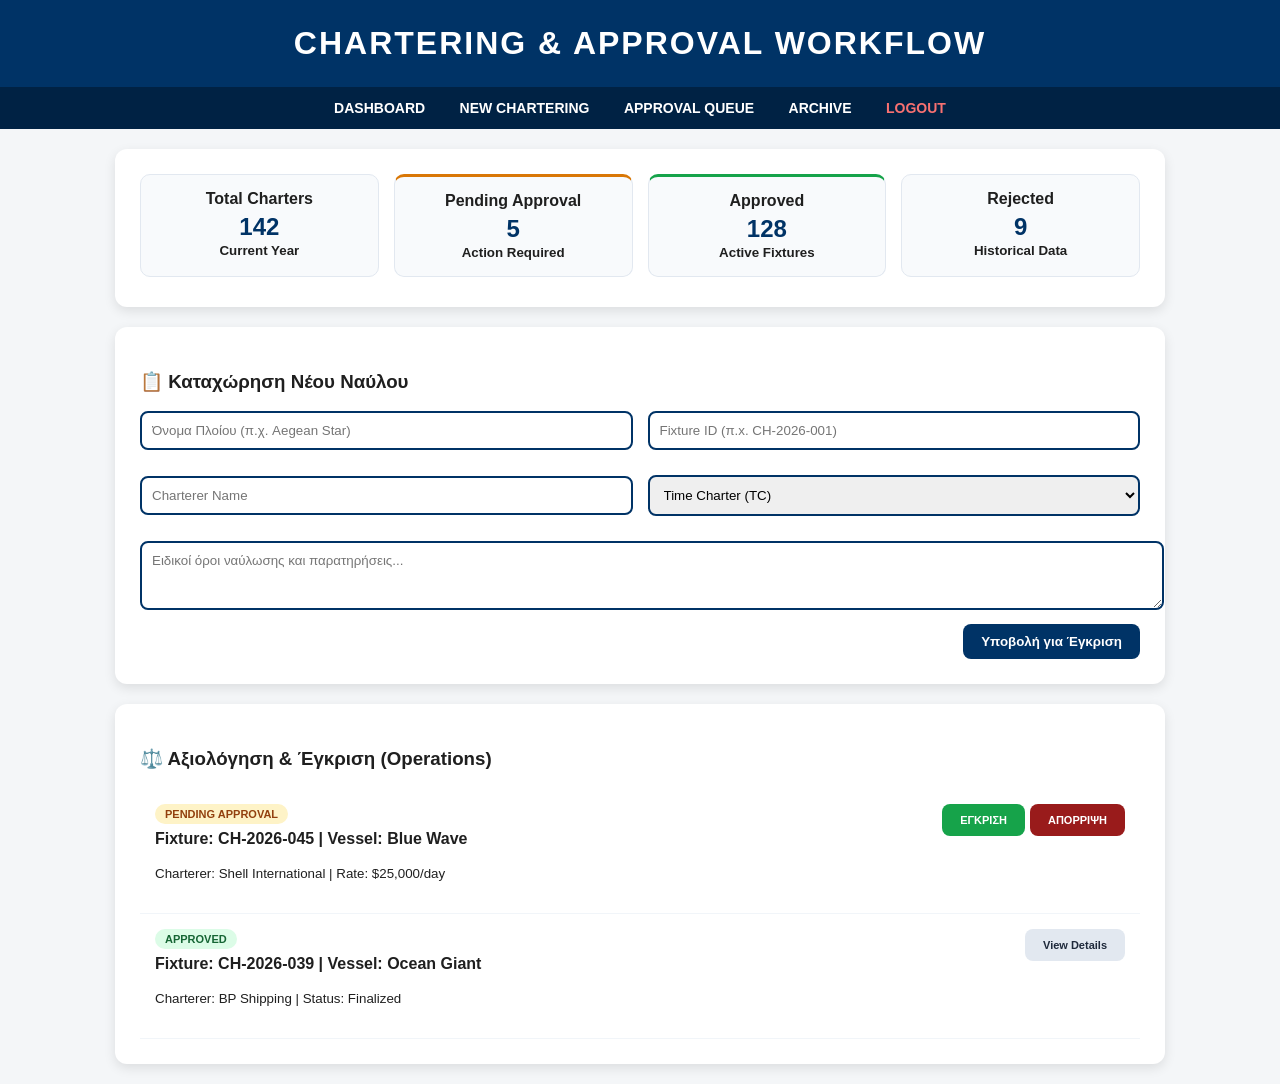
==== chartering.html @ d19e78a3 "Add files via upload" ====
<!DOCTYPE html>
<html lang="el">
<head>
<meta charset="UTF-8">
<title>Chartering & Approval Workflow - Fleet ERP</title>

<link rel="stylesheet" href="style.css">

<style>
/* Κρατάμε το στυλ του template σου */
.page-title { text-align: center; font-size: 26px; font-weight: bold; margin: 20px 0; color: #003366; }
.box { max-width: 1000px; margin: auto; background: white; padding: 25px; border-radius: 12px; box-shadow: 0 4px 12px rgba(0,0,0,0.1); margin-bottom: 20px; }
input, select, textarea { width: 100%; padding: 10px; border: 2px solid #003366; border-radius: 8px; outline: none; margin-bottom: 10px; font-family: inherit; }
button { background: #003366; color: white; border: none; padding: 10px 18px; border-radius: 8px; cursor: pointer; font-weight: bold; transition: 0.3s; }
button:hover { background: #0055a5; transform: translateY(-1px); }

.stats { display: grid; grid-template-columns: repeat(4, 1fr); gap: 15px; margin-bottom: 5px; }
.stat { background: #f8fafc; border: 1px solid #e2e8f0; padding: 15px; border-radius: 10px; text-align: center; }
.stat div { font-size: 24px; font-weight: bold; color: #003366; }

.item { padding: 15px; border-bottom: 1px solid #f1f5f9; display: flex; justify-content: space-between; align-items: flex-start; }
.item:hover { background-color: #f8fafc; }

header { background: #003366; color: white; padding: 25px; text-align: center; }
nav { background: #002244; padding: 12px; text-align: center; margin-bottom: 20px; }
nav a { color: white; margin: 0 15px; text-decoration: none; font-weight: bold; font-size: 14px; }
nav a:hover { color: #00d2ff; }

/* Status Tags για το Workflow */
.status-tag { font-size: 11px; padding: 4px 10px; border-radius: 20px; font-weight: bold; text-transform: uppercase; }
.pending { background: #fef3c7; color: #92400e; } /* Σε εκκρεμότητα */
.approved { background: #dcfce7; color: #166534; } /* Εγκρίθηκε */
.rejected { background: #fee2e2; color: #991b1b; } /* Απορρίφθηκε */

.notification { position: fixed; top: 20px; right: 20px; background: #059669; color: white; padding: 15px 20px; border-radius: 8px; display: none; z-index: 1000; box-shadow: 0 10px 15px rgba(0,0,0,0.1); }
.alert-banner { background: #003366; color: white; padding: 10px; text-align: center; font-weight: bold; display: none; margin-bottom: 20px; border-radius: 8px; }

.flex-row { display: flex; gap: 15px; align-items: center; margin-bottom: 15px; }
</style>
</head>

<body>

<header>
  <h1 style="margin:0; letter-spacing: 2px;">CHARTERING & APPROVAL WORKFLOW</h1>
</header>

<nav>
  <a href="#">DASHBOARD</a>
  <a href="#">NEW CHARTERING</a>
  <a href="#">APPROVAL QUEUE</a>
  <a href="#">ARCHIVE</a>
  <a href="#" style="color: #f87171;">LOGOUT</a>
</nav>

<div id="topBanner" class="alert-banner">🔔 Νέα ενημέρωση στο Chartering Workflow!</div>

<div id="notification" class="notification">✅ Η ενέργεια ολοκληρώθηκε με επιτυχία!</div>

<div class="box">
  <div class="stats">
    <div class="stat">Total Charters<div>142</div><small>Current Year</small></div>
    <div class="stat" style="border-top: 3px solid #d97706;">Pending Approval<div>5</div><small>Action Required</small></div>
    <div class="stat" style="border-top: 3px solid #16a34a;">Approved<div>128</div><small>Active Fixtures</small></div>
    <div class="stat">Rejected<div>9</div><small>Historical Data</small></div>
  </div>
</div>

<div class="box">
  <h3><span style="color: #003366;">📋</span> Καταχώρηση Νέου Ναύλου</h3>
  <div class="flex-row">
    <input type="text" id="vesselName" placeholder="Όνομα Πλοίου (π.χ. Aegean Star)" style="flex:1;">
    <input type="text" id="charterID" placeholder="Fixture ID (π.x. CH-2026-001)" style="flex:1;">
  </div>
  
  <div class="flex-row">
    <input type="text" placeholder="Charterer Name" style="flex:1;">
    <select style="flex:1;">
      <option>Time Charter (TC)</option>
      <option>Voyage Charter (VC)</option>
      <option>Bareboat</option>
    </select>
  </div>

  <textarea placeholder="Ειδικοί όροι ναύλωσης και παρατηρήσεις..." rows="3"></textarea>
  
  <div style="text-align: right;">
    <button onclick="handleCharterSubmit()">Υποβολή για Έγκριση</button>
  </div>
</div>

<div class="box">
  <h3><span style="color: #003366;">⚖️</span> Αξιολόγηση & Έγκριση (Operations)</h3>
  <div id="approvalStream">
    <div class="item">
      <div style="flex: 1;">
        <div style="margin-bottom: 8px;">
          <span class="status-tag pending">Pending Approval</span>
        </div>
        <strong>Fixture: CH-2026-045 | Vessel: Blue Wave</strong>
        <p><small>Charterer: Shell International | Rate: $25,000/day</small></p>
      </div>
      <div style="display: flex; gap: 5px;">
        <button onclick="processAction('Approved')" style="background: #16a34a; font-size: 11px;">ΕΓΚΡΙΣΗ</button>
        <button onclick="processAction('Rejected')" style="background: #991b1b; font-size: 11px;">ΑΠΟΡΡΙΨΗ</button>
      </div>
    </div>

    <div class="item">
      <div style="flex: 1;">
        <div style="margin-bottom: 8px;">
          <span class="status-tag approved">Approved</span>
        </div>
        <strong>Fixture: CH-2026-039 | Vessel: Ocean Giant</strong>
        <p><small>Charterer: BP Shipping | Status: Finalized</small></p>
      </div>
      <div style="text-align: right;">
        <button style="background: #e2e8f0; color: #1e293b; font-size: 11px;">View Details</button>
      </div>
    </div>
  </div>
</div>

<script>
// 4.1: Προσομοίωση ελέγχου διπλοεγγραφής
const existingCharters = ["CH-2026-045", "CH-2026-039"];

function handleCharterSubmit() {
    const vessel = document.getElementById("vesselName").value;
    const id = document.getElementById("charterID").value;

    if(vessel === "" || id === "") {
        alert("Παρακαλώ συμπληρώστε τα υποχρεωτικά πεδία.");
        return;
    }

    // Εναλλακτική ροή 4.1
    if(existingCharters.includes(id)) {
        alert("ΣΦΑΛΜΑ: Ο ναύλος με ID " + id + " είναι ήδη καταχωρημένος στο σύστημα!");
        return;
    }

    // Βήμα 3.4: Επιτυχία & Banner
    document.getElementById("notification").style.display = "block";
    document.getElementById("topBanner").style.display = "block";
    
    // Προσθήκη στην ουρά (demo)
    existingCharters.push(id);
    
    setTimeout(() => { 
        document.getElementById("notification").style.display = "none"; 
    }, 3000);
}

function processAction(status) {
    alert("Η αξιολόγηση ολοκληρώθηκε: " + status);
    document.getElementById("notification").style.display = "block";
    document.getElementById("topBanner").style.display = "block";
    
    setTimeout(() => { 
        document.getElementById("notification").style.display = "none"; 
    }, 3000);
}
</script>

</body>
</html>
---- style.css ----
body {
  margin: 0;
  font-family: Arial, sans-serif;
  background: #f4f6f8;
  color: #1f1f1f;
}

.layout {
  display: flex;
  height: 100vh;
}

.sidebar {
  width: 220px;
  background: #003366;
  color: white;
  padding: 20px;
  display: flex;
  flex-direction: column;
}

.sidebar h2 {
  margin-bottom: 20px;
}

.sidebar a {
  color: white;
  text-decoration: none;
  padding: 10px;
  border-radius: 6px;
  margin-bottom: 8px;
  transition: 0.2s;
}

.sidebar a:hover {
  background: #0055a5;
}

.main {
  flex: 1;
  display: flex;
  flex-direction: column;
}

header {
  background: white;
  padding: 15px;
  font-weight: bold;
  box-shadow: 0 2px 10px rgba(0,0,0,0.08);
}

.container {
  padding: 20px;
}

.card {
  background: white;
  padding: 20px;
  border-radius: 12px;
  box-shadow: 0 4px 12px rgba(0,0,0,0.08);
  margin-bottom: 20px;
}

input, select, textarea {
  font-family: Arial, sans-serif;
  border: 2px solid #003366;
  border-radius: 8px;
  outline: none;
}

input {
  width: 100%;
  padding: 10px;
}

textarea {
  width: 100%;
  padding: 10px;
}

input:focus, textarea:focus, select:focus {
  border-color: #001f4d;
  box-shadow: 0 0 0 3px rgba(0, 51, 102, 0.25);
}

button {
  background: #003366;
  color: white;
  border: none;
  padding: 10px 15px;
  border-radius: 8px;
  cursor: pointer;
  font-weight: bold;
  transition: 0.2s;
}

button:hover {
  background: #0055a5;
}

.big-textarea {
  height: 180px;
  resize: vertical;
}

.item {
  padding: 10px;
  border-bottom: 1px solid #eee;
}

.item:hover {
  background: #f4f8ff;
}

.notification {
  position: fixed;
  top: 20px;
  right: 20px;
  background: #003366;
  color: white;
  padding: 12px 16px;
  border-radius: 8px;
  display: none;
  box-shadow: 0 4px 10px rgba(0,0,0,0.2);
}

.alert-box {
  max-width: 900px;
  margin: 0 auto 15px auto;
  padding: 15px;
  background: #c40000;
  color: white;
  font-weight: bold;
  border-radius: 10px;
  text-align: center;
  display: none;
  animation: flash 1s infinite;
}

@keyframes flash {
  0% { opacity: 1; }
  50% { opacity: 0.4; }
  100% { opacity: 1; }
}

.stats {
  display: grid;
  grid-template-columns: repeat(4, 1fr);
  gap: 10px;
  margin-bottom: 15px;
}

.stat {
  background: #f4f6f8;
  padding: 12px;
  border-radius: 10px;
  text-align: center;
  font-weight: bold;
}

.high { color: red; }
.medium { color: orange; }
.low { color: green; }

@media (max-width: 900px) {
  .stats {
    grid-template-columns: repeat(2, 1fr);
  }
}

@media (max-width: 600px) {
  .stats {
    grid-template-columns: 1fr;
  }

  .sidebar {
    display: none;
  }
}

.stats {
  display: grid;
  grid-template-columns: repeat(4, 1fr);
  gap: 10px;
  margin-bottom: 15px;
}

.stat {
  background: #f4f6f8;
  padding: 12px;
  border-radius: 10px;
  text-align: center;
  font-weight: bold;
}

.stat div {
  font-size: 22px;
  margin-top: 5px;
}

.high {
  color: red;
}

.medium {
  color: orange;
}

.low {
  color: green;
}

.item {
  padding: 10px;
  border-bottom: 1px solid #eee;
}

.item:hover {
  background: #f4f8ff;
}

/* Home page*/
.centered-header {
    text-align: center;
    padding: 30px 0;
    border-bottom: 3px solid #003366;
    margin-bottom: 40px;
}

.main-title {
    color: #003366;
    font-size: 2.2em;
    margin: 0;
}

.sub-title {
    color: #666;
    font-size: 1.1em;
    margin-top: 5px;
    display: block;
}

.intro-section {
    text-align: center;
    margin-bottom: 40px;
}

.main-logo-container {
    margin: 40px auto;
    max-width: 800px;
}

.main-logo-container img {
    width: 100%;
    height: auto;
    border-radius: 8px;
    box-shadow: 0 4px 12px rgba(0,0,0,0.1);
}

.fleet-main-title {
    color: #003366;
    text-align: center;
    margin-bottom: 15px;
    font-size: 1.5em;
    font-weight: bold;
    letter-spacing: 1px;
}

.fleet-container {
    background: white;
    padding: 20px;
    border-radius: 12px;
    border: 1px solid #ddd;
    box-shadow: 0 4px 12px rgba(0,0,0,0.08);
    margin-bottom: 40px;
}

.fleet-gallery {
    display: grid;
    grid-template-columns: repeat(3, 1fr);
    gap: 15px;
}

.fleet-gallery img {
    width: 100%;
    height: 200px;
    object-fit: cover;
    border-radius: 6px;
}

.erp-footer {
    text-align: center;
    padding: 40px;
    color: #999;
    font-size: 0.8em;
}

.active-link {
    background: #0055a5 !important;
}

.logout-btn {
    background-color: #c40000 !important;
    text-align: center;
}

/* Login */

.login-body {
    display: flex;
    justify-content: center;
    align-items: center;
    height: 100vh;
    margin: 0;
    background: #f4f6f8;
    font-family: Arial, sans-serif;
}

.login-container {
    width: 400px; 
    background: white;
    padding: 40px 30px;
    border-radius: 12px;
    box-shadow: 0 10px 25px rgba(0,0,0,0.1);
    border-top: 6px solid #003366;
    box-sizing: border-box;
}

.login-logo-text {
    color: #003366;
    text-align: center;
    margin: 0 0 5px 0;
    font-size: 24px;
}

.login-subtext {
    text-align: center;
    color: #888;
    font-size: 0.9em;
    margin-bottom: 30px;
    text-transform: uppercase;
    letter-spacing: 1px;
}

.form-group {
    margin-bottom: 20px;
}

.form-group label {
    display: block;
    margin-bottom: 8px;
    font-weight: bold;
    color: #333;
}

.form-group input {
    width: 100%;
    padding: 12px;
    border: 1px solid #ccc;
    border-radius: 6px;
    box-sizing: border-box;
    font-size: 14px;
}

.form-group input:focus {
    border-color: #003366;
    outline: none;
    box-shadow: 0 0 5px rgba(0,51,102,0.2);
}

.login-submit-btn {
    width: 100%;
    padding: 14px;
    background: #003366;
    color: white;
    border: none;
    border-radius: 6px;
    font-size: 16px;
    font-weight: bold;
    cursor: pointer;
    transition: background 0.3s ease;
    margin-top: 10px;
}

.login-submit-btn:hover {
    background: #0055a5;
}
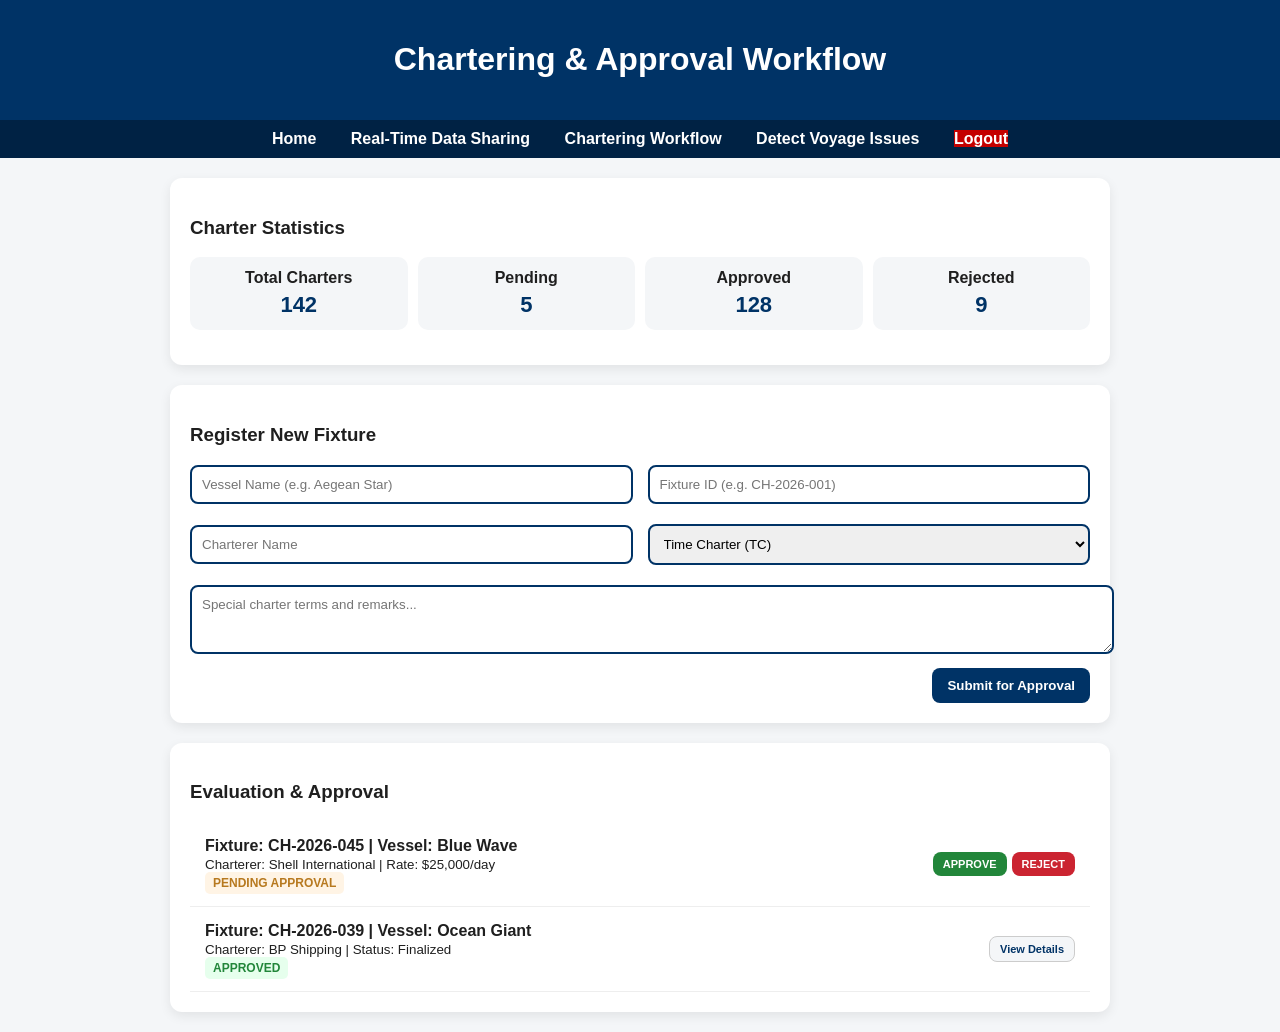
==== commit dd82e2a0: "Update chartering.html" ====
--- a/chartering.html
+++ b/chartering.html
@@ -1,5 +1,5 @@
 <!DOCTYPE html>
-<html lang="el">
+<html lang="en">
 <head>
 <meta charset="UTF-8">
 <title>Chartering & Approval Workflow - Fleet ERP</title>
@@ -7,70 +7,138 @@
 <link rel="stylesheet" href="style.css">
 
 <style>
-/* Κρατάμε το στυλ του template σου */
-.page-title { text-align: center; font-size: 26px; font-weight: bold; margin: 20px 0; color: #003366; }
-.box { max-width: 1000px; margin: auto; background: white; padding: 25px; border-radius: 12px; box-shadow: 0 4px 12px rgba(0,0,0,0.1); margin-bottom: 20px; }
-input, select, textarea { width: 100%; padding: 10px; border: 2px solid #003366; border-radius: 8px; outline: none; margin-bottom: 10px; font-family: inherit; }
-button { background: #003366; color: white; border: none; padding: 10px 18px; border-radius: 8px; cursor: pointer; font-weight: bold; transition: 0.3s; }
-button:hover { background: #0055a5; transform: translateY(-1px); }
-
-.stats { display: grid; grid-template-columns: repeat(4, 1fr); gap: 15px; margin-bottom: 5px; }
-.stat { background: #f8fafc; border: 1px solid #e2e8f0; padding: 15px; border-radius: 10px; text-align: center; }
-.stat div { font-size: 24px; font-weight: bold; color: #003366; }
-
-.item { padding: 15px; border-bottom: 1px solid #f1f5f9; display: flex; justify-content: space-between; align-items: flex-start; }
-.item:hover { background-color: #f8fafc; }
-
-header { background: #003366; color: white; padding: 25px; text-align: center; }
-nav { background: #002244; padding: 12px; text-align: center; margin-bottom: 20px; }
-nav a { color: white; margin: 0 15px; text-decoration: none; font-weight: bold; font-size: 14px; }
-nav a:hover { color: #00d2ff; }
-
-/* Status Tags για το Workflow */
-.status-tag { font-size: 11px; padding: 4px 10px; border-radius: 20px; font-weight: bold; text-transform: uppercase; }
-.pending { background: #fef3c7; color: #92400e; } /* Σε εκκρεμότητα */
-.approved { background: #dcfce7; color: #166534; } /* Εγκρίθηκε */
-.rejected { background: #fee2e2; color: #991b1b; } /* Απορρίφθηκε */
-
-.notification { position: fixed; top: 20px; right: 20px; background: #059669; color: white; padding: 15px 20px; border-radius: 8px; display: none; z-index: 1000; box-shadow: 0 10px 15px rgba(0,0,0,0.1); }
-.alert-banner { background: #003366; color: white; padding: 10px; text-align: center; font-weight: bold; display: none; margin-bottom: 20px; border-radius: 8px; }
-
-.flex-row { display: flex; gap: 15px; align-items: center; margin-bottom: 15px; }
+/* Ίδια μορφοποίηση με το Vessel Tracking */
+.page-title {
+  text-align: center;
+  font-size: 26px;
+  font-weight: bold;
+  margin: 20px 0;
+  color: #003366;
+}
+
+.box {
+  max-width: 900px;
+  margin: auto;
+  background: white;
+  padding: 20px;
+  border-radius: 12px;
+  box-shadow: 0 4px 12px rgba(0,0,0,0.08);
+  margin-bottom: 20px;
+}
+
+input, select, textarea {
+  width: 100%;
+  padding: 10px;
+  border: 2px solid #003366;
+  border-radius: 8px;
+  outline: none;
+  margin-bottom: 10px;
+  font-family: inherit;
+}
+
+button {
+  background: #003366;
+  color: white;
+  border: none;
+  padding: 10px 15px;
+  border-radius: 8px;
+  cursor: pointer;
+  font-weight: bold;
+  transition: 0.3s;
+}
+
+button:hover {
+  background: #0055a5;
+}
+
+.item {
+  padding: 15px;
+  border-bottom: 1px solid #eee;
+  display: flex;
+  justify-content: space-between;
+  align-items: center;
+}
+
+.notification {
+  position: fixed;
+  top: 20px;
+  right: 20px;
+  background: #003366;
+  color: white;
+  padding: 12px 16px;
+  border-radius: 8px;
+  display: none;
+  z-index: 1000;
+}
+
+.stats {
+  display: grid;
+  grid-template-columns: repeat(4, 1fr);
+  gap: 10px;
+  margin-bottom: 15px;
+}
+
+.stat {
+  background: #f4f6f8;
+  padding: 12px;
+  border-radius: 10px;
+  text-align: center;
+  font-weight: bold;
+}
+
+.stat div {
+  font-size: 22px;
+  margin-top: 5px;
+  color: #003366;
+}
+
+header { background: #003366; color: white; padding: 20px; text-align: center; margin-bottom: 0; }
+nav { background: #002244; padding: 10px; text-align: center; margin-bottom: 20px; }
+nav a { color: white; margin: 0 15px; text-decoration: none; font-weight: bold; }
+nav a:hover { text-decoration: underline; }
+
+/* Workflow Status Tags */
+.status-tag { font-size: 12px; padding: 4px 8px; border-radius: 5px; font-weight: bold; text-transform: uppercase; }
+.pending { background: #fff4e5; color: #b7791f; }
+.approved { background: #e6ffed; color: #22863a; }
+.rejected { background: #ffeef0; color: #cb2431; }
+
+.flex-row { display: flex; gap: 15px; align-items: center; margin-bottom: 10px; }
+
 </style>
 </head>
 
 <body>
 
 <header>
-  <h1 style="margin:0; letter-spacing: 2px;">CHARTERING & APPROVAL WORKFLOW</h1>
+  <h1>Chartering & Approval Workflow</h1>
 </header>
 
 <nav>
-  <a href="#">DASHBOARD</a>
-  <a href="#">NEW CHARTERING</a>
-  <a href="#">APPROVAL QUEUE</a>
-  <a href="#">ARCHIVE</a>
-  <a href="#" style="color: #f87171;">LOGOUT</a>
+  <a href="index.html">Home</a>
+  <a href="realtime.html">Real-Time Data Sharing</a>
+  <a href="chartering.html">Chartering Workflow</a>
+  <a href="detect_voyage_issues.html">Detect Voyage Issues</a>
+  <a href="login.html" class="logout-btn">Logout</a>
 </nav>
 
-<div id="topBanner" class="alert-banner">🔔 Νέα ενημέρωση στο Chartering Workflow!</div>
-
-<div id="notification" class="notification">✅ Η ενέργεια ολοκληρώθηκε με επιτυχία!</div>
+<div id="notification" class="notification"></div>
 
 <div class="box">
+  <h3>Charter Statistics</h3>
   <div class="stats">
-    <div class="stat">Total Charters<div>142</div><small>Current Year</small></div>
-    <div class="stat" style="border-top: 3px solid #d97706;">Pending Approval<div>5</div><small>Action Required</small></div>
-    <div class="stat" style="border-top: 3px solid #16a34a;">Approved<div>128</div><small>Active Fixtures</small></div>
-    <div class="stat">Rejected<div>9</div><small>Historical Data</small></div>
+    <div class="stat">Total Charters<div>142</div></div>
+    <div class="stat">Pending<div>5</div></div>
+    <div class="stat">Approved<div>128</div></div>
+    <div class="stat">Rejected<div>9</div></div>
   </div>
 </div>
 
 <div class="box">
-  <h3><span style="color: #003366;">📋</span> Καταχώρηση Νέου Ναύλου</h3>
+  <h3>Register New Fixture</h3>
   <div class="flex-row">
-    <input type="text" id="vesselName" placeholder="Όνομα Πλοίου (π.χ. Aegean Star)" style="flex:1;">
-    <input type="text" id="charterID" placeholder="Fixture ID (π.x. CH-2026-001)" style="flex:1;">
+    <input type="text" id="vesselName" placeholder="Vessel Name (e.g. Aegean Star)">
+    <input type="text" id="charterID" placeholder="Fixture ID (e.g. CH-2026-001)">
   </div>
   
   <div class="flex-row">
@@ -82,47 +150,40 @@
     </select>
   </div>
 
-  <textarea placeholder="Ειδικοί όροι ναύλωσης και παρατηρήσεις..." rows="3"></textarea>
+  <textarea placeholder="Special charter terms and remarks..." rows="3"></textarea>
   
   <div style="text-align: right;">
-    <button onclick="handleCharterSubmit()">Υποβολή για Έγκριση</button>
+    <button onclick="handleCharterSubmit()">Submit for Approval</button>
   </div>
 </div>
 
 <div class="box">
-  <h3><span style="color: #003366;">⚖️</span> Αξιολόγηση & Έγκριση (Operations)</h3>
+  <h3>Evaluation & Approval</h3>
   <div id="approvalStream">
     <div class="item">
-      <div style="flex: 1;">
-        <div style="margin-bottom: 8px;">
-          <span class="status-tag pending">Pending Approval</span>
-        </div>
-        <strong>Fixture: CH-2026-045 | Vessel: Blue Wave</strong>
-        <p><small>Charterer: Shell International | Rate: $25,000/day</small></p>
+      <div>
+        <strong>Fixture: CH-2026-045 | Vessel: Blue Wave</strong><br>
+        <small>Charterer: Shell International | Rate: $25,000/day</small><br>
+        <span class="status-tag pending">Pending Approval</span>
       </div>
       <div style="display: flex; gap: 5px;">
-        <button onclick="processAction('Approved')" style="background: #16a34a; font-size: 11px;">ΕΓΚΡΙΣΗ</button>
-        <button onclick="processAction('Rejected')" style="background: #991b1b; font-size: 11px;">ΑΠΟΡΡΙΨΗ</button>
+        <button onclick="processAction('Approved')" style="background: #22863a; padding: 6px 10px; font-size: 11px;">APPROVE</button>
+        <button onclick="processAction('Rejected')" style="background: #cb2431; padding: 6px 10px; font-size: 11px;">REJECT</button>
       </div>
     </div>
 
     <div class="item">
-      <div style="flex: 1;">
-        <div style="margin-bottom: 8px;">
-          <span class="status-tag approved">Approved</span>
-        </div>
-        <strong>Fixture: CH-2026-039 | Vessel: Ocean Giant</strong>
-        <p><small>Charterer: BP Shipping | Status: Finalized</small></p>
+      <div>
+        <strong>Fixture: CH-2026-039 | Vessel: Ocean Giant</strong><br>
+        <small>Charterer: BP Shipping | Status: Finalized</small><br>
+        <span class="status-tag approved">Approved</span>
       </div>
-      <div style="text-align: right;">
-        <button style="background: #e2e8f0; color: #1e293b; font-size: 11px;">View Details</button>
-      </div>
+      <button style="background: #f4f6f8; color: #003366; padding: 6px 10px; font-size: 11px; border: 1px solid #ccc;">View Details</button>
     </div>
   </div>
 </div>
 
 <script>
-// 4.1: Προσομοίωση ελέγχου διπλοεγγραφής
 const existingCharters = ["CH-2026-045", "CH-2026-039"];
 
 function handleCharterSubmit() {
@@ -130,38 +191,30 @@
     const id = document.getElementById("charterID").value;
 
     if(vessel === "" || id === "") {
-        alert("Παρακαλώ συμπληρώστε τα υποχρεωτικά πεδία.");
+        showNotification("Please fill in all mandatory fields.");
         return;
     }
 
-    // Εναλλακτική ροή 4.1
     if(existingCharters.includes(id)) {
-        alert("ΣΦΑΛΜΑ: Ο ναύλος με ID " + id + " είναι ήδη καταχωρημένος στο σύστημα!");
+        showNotification("Error: Fixture ID " + id + " already exists!");
         return;
     }
 
-    // Βήμα 3.4: Επιτυχία & Banner
-    document.getElementById("notification").style.display = "block";
-    document.getElementById("topBanner").style.display = "block";
-    
-    // Προσθήκη στην ουρά (demo)
+    showNotification("Fixture submitted successfully!");
     existingCharters.push(id);
-    
-    setTimeout(() => { 
-        document.getElementById("notification").style.display = "none"; 
-    }, 3000);
 }
 
 function processAction(status) {
-    alert("Η αξιολόγηση ολοκληρώθηκε: " + status);
-    document.getElementById("notification").style.display = "block";
-    document.getElementById("topBanner").style.display = "block";
-    
-    setTimeout(() => { 
-        document.getElementById("notification").style.display = "none"; 
-    }, 3000);
+    showNotification("Action Processed: " + status);
+}
+
+function showNotification(msg) {
+    let n = document.getElementById("notification");
+    n.innerText = msg;
+    n.style.display = "block";
+    setTimeout(() => n.style.display = "none", 3000);
 }
 </script>
 
 </body>
-</html>+</html>
--- a/style.css
+++ b/style.css
@@ -219,7 +219,6 @@
   background: #f4f8ff;
 }
 
-/* Home page*/
 .centered-header {
     text-align: center;
     padding: 30px 0;
@@ -303,8 +302,6 @@
     background-color: #c40000 !important;
     text-align: center;
 }
-
-/* Login */
 
 .login-body {
     display: flex;
@@ -385,3 +382,6 @@
 .login-submit-btn:hover {
     background: #0055a5;
 }
+.box ul li::before {
+  content: "" !important;
+}
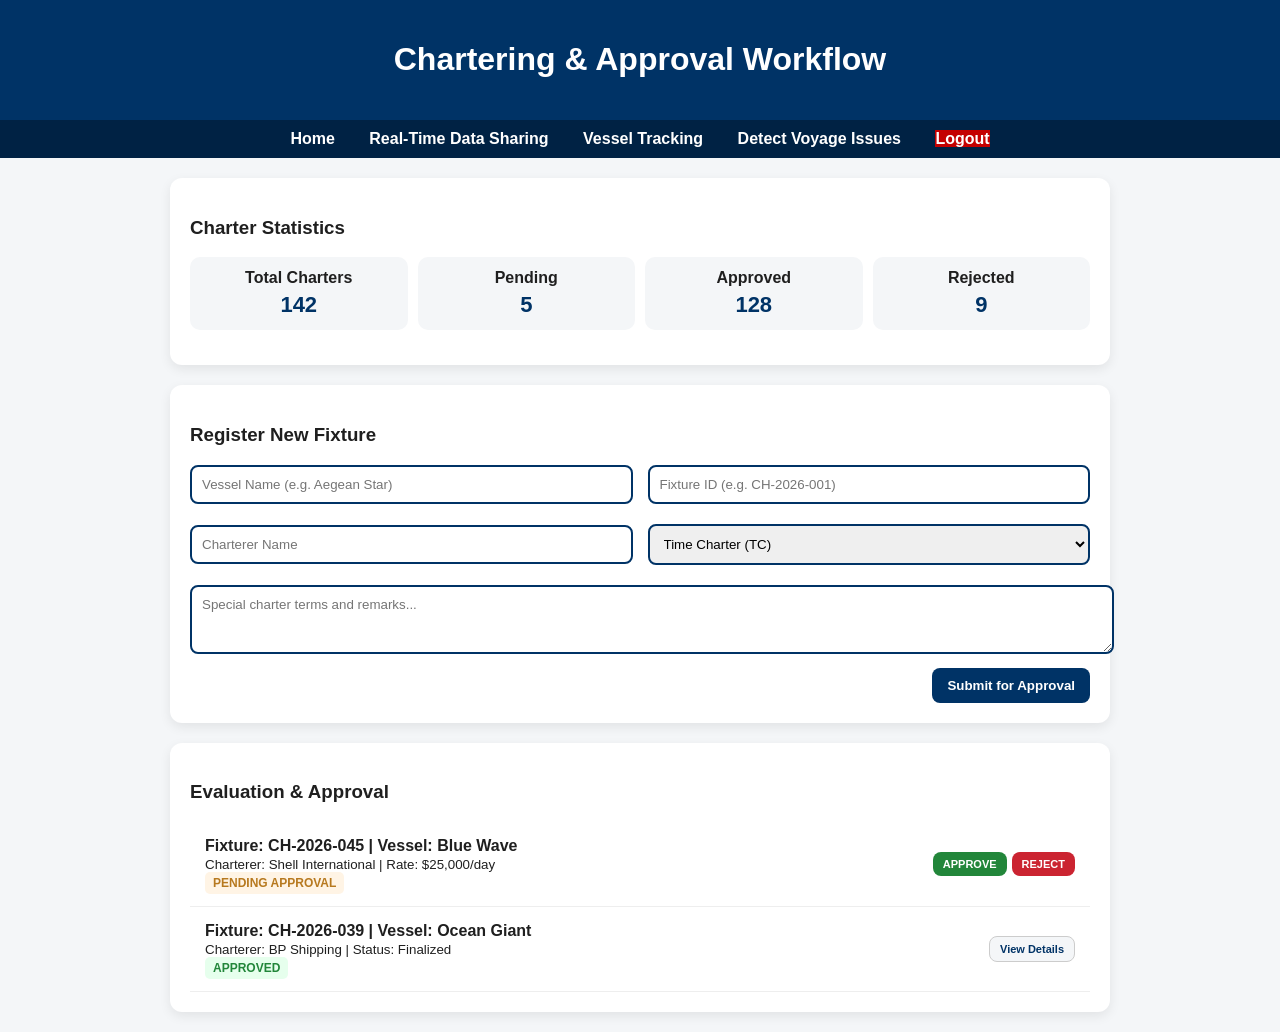
==== commit bdf96c5c: "Update chartering.html" ====
--- a/chartering.html
+++ b/chartering.html
@@ -7,7 +7,6 @@
 <link rel="stylesheet" href="style.css">
 
 <style>
-/* Ίδια μορφοποίηση με το Vessel Tracking */
 .page-title {
   text-align: center;
   font-size: 26px;
@@ -97,7 +96,6 @@
 nav a { color: white; margin: 0 15px; text-decoration: none; font-weight: bold; }
 nav a:hover { text-decoration: underline; }
 
-/* Workflow Status Tags */
 .status-tag { font-size: 12px; padding: 4px 8px; border-radius: 5px; font-weight: bold; text-transform: uppercase; }
 .pending { background: #fff4e5; color: #b7791f; }
 .approved { background: #e6ffed; color: #22863a; }
@@ -117,7 +115,7 @@
 <nav>
   <a href="index.html">Home</a>
   <a href="realtime.html">Real-Time Data Sharing</a>
-  <a href="chartering.html">Chartering Workflow</a>
+  <a href="tracking.html">Vessel Tracking</a>
   <a href="detect_voyage_issues.html">Detect Voyage Issues</a>
   <a href="login.html" class="logout-btn">Logout</a>
 </nav>
